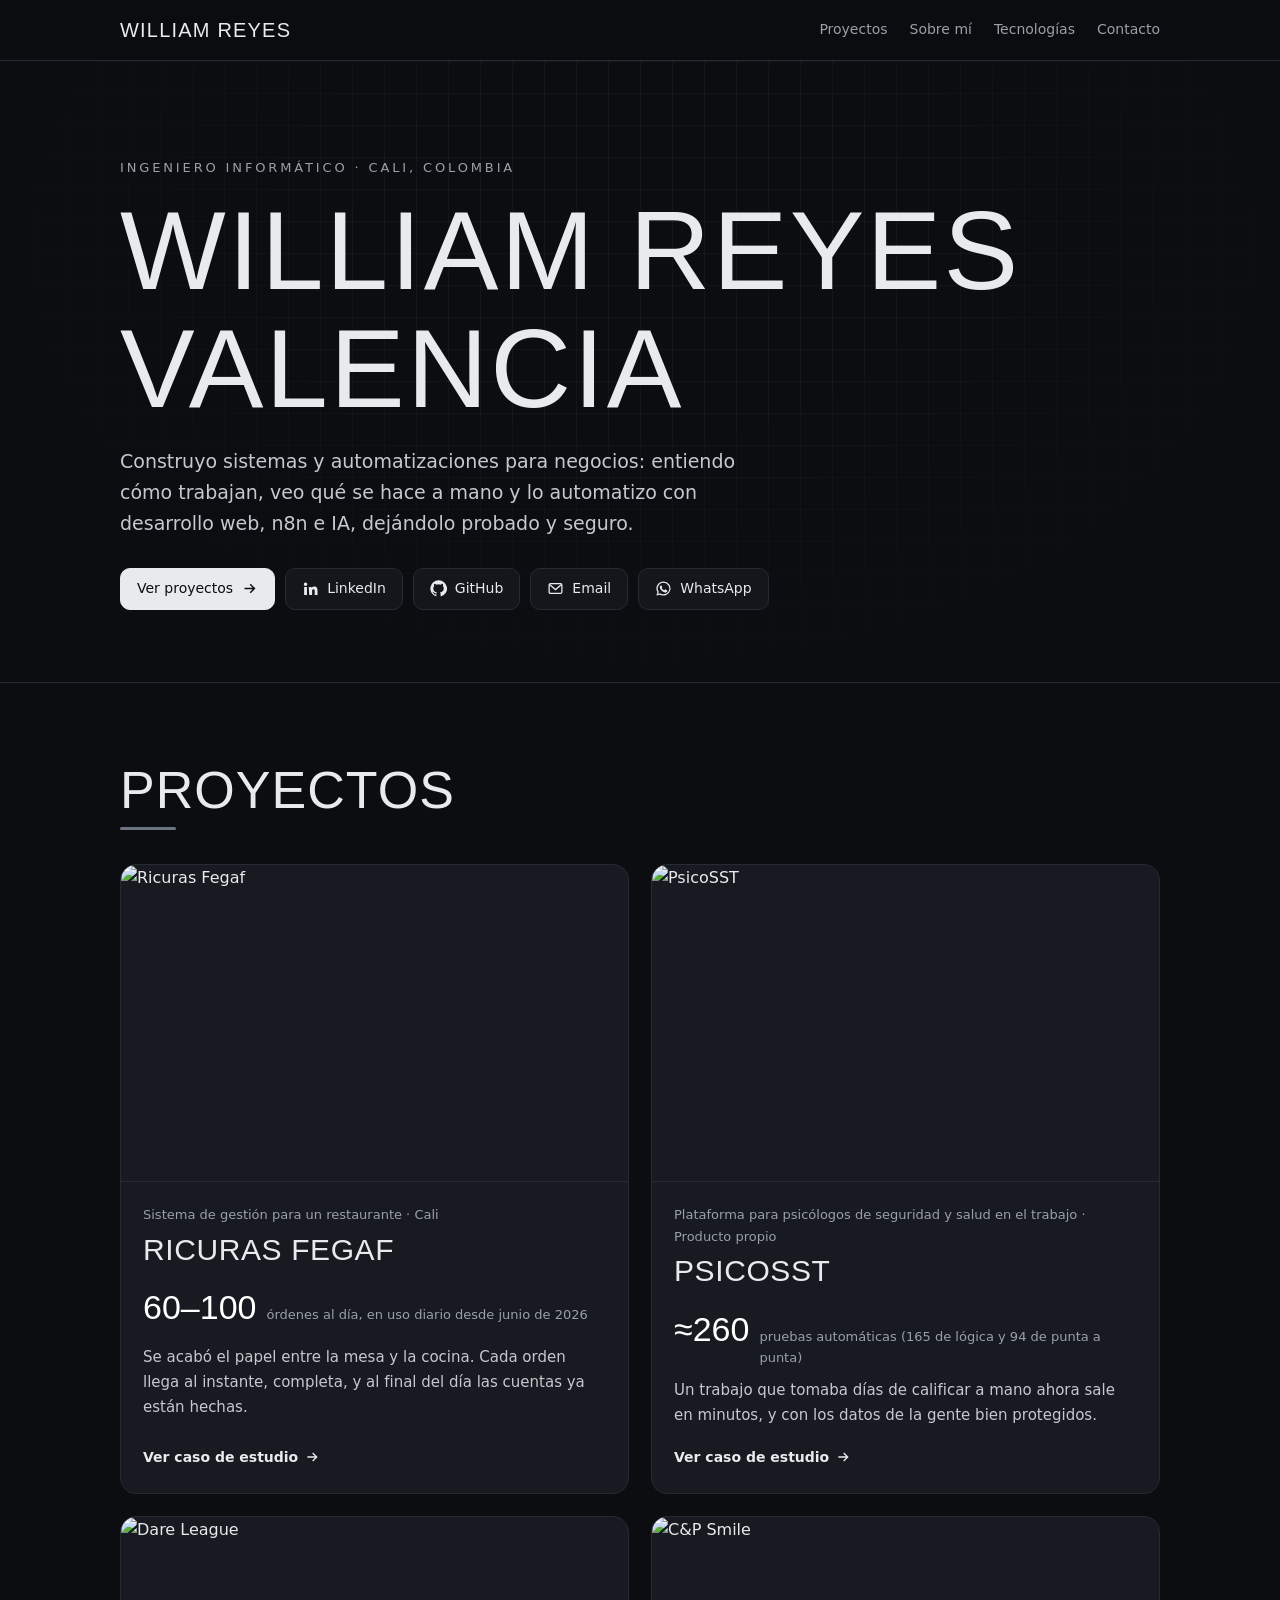
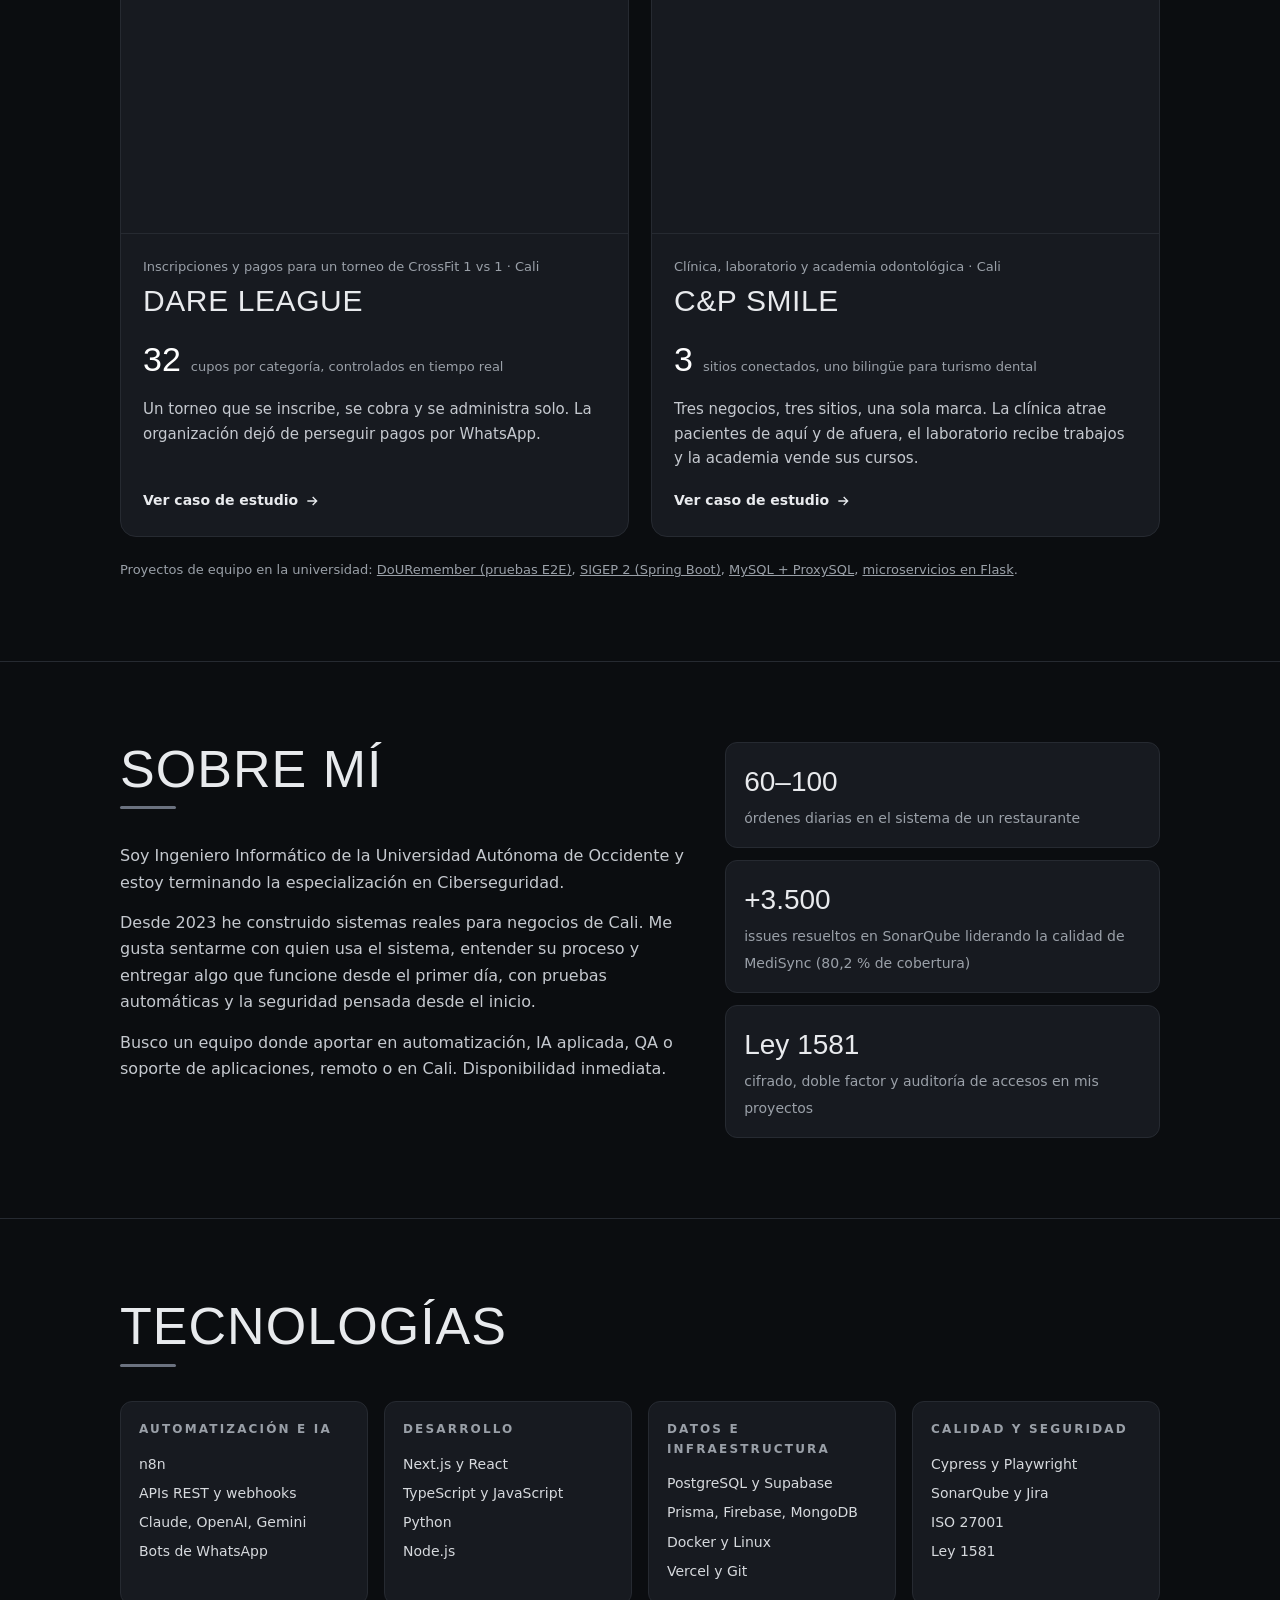
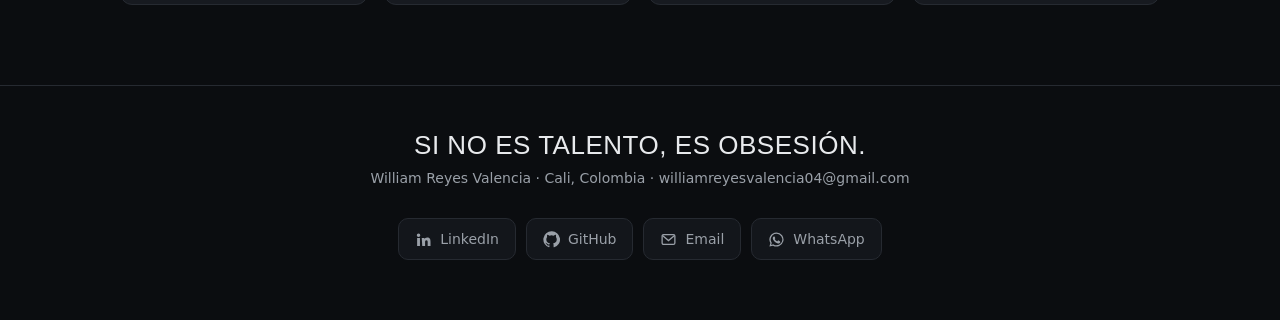
==== index.html @ 564330d6 "Add files via upload" ====
<!doctype html><html lang="es"><head><meta charset="utf-8"><meta name="viewport" content="width=device-width,initial-scale=1">
<title>William Reyes Valencia · Portafolio</title><meta name="description" content="Ingeniero Informático en Cali. Automatización de procesos con IA, desarrollo web con Next.js y Supabase, QA y ciberseguridad.">
<meta property="og:title" content="William Reyes Valencia · Portafolio"><meta property="og:description" content="Ingeniero Informático en Cali. Automatización de procesos con IA, desarrollo web con Next.js y Supabase, QA y ciberseguridad."><meta property="og:image" content="https://willirv1.github.io/img/og.jpg"><meta property="og:url" content="https://willirv1.github.io/">
<link rel="stylesheet" href="styles.css"></head><body><nav><div class="wrap"><a class="brand" href="index.html">WILLIAM REYES</a>
<div class="links"><a href="index.html#proyectos">Proyectos</a><a href="index.html#sobre-mi">Sobre mí</a><a href="index.html#tecnologias">Tecnologías</a><a href="index.html#contacto">Contacto</a></div></div></nav>
<header class="hero"><div class="wrap" style="position:relative">
<div class="eyebrow">Ingeniero Informático · Cali, Colombia</div>
<h1>William Reyes Valencia</h1>
<p class="lead">Construyo sistemas y automatizaciones para negocios: entiendo cómo trabajan, veo qué se hace a mano y lo automatizo con desarrollo web, n8n e IA, dejándolo probado y seguro.</p>
<div class="chips"><a class="btn primary" href="#proyectos">Ver proyectos <svg viewBox="0 0 24 24" fill="none" stroke="currentColor" stroke-width="2" aria-hidden="true"><path d="M5 12h14M13 6l6 6-6 6"/></svg></a><a class="btn" href="https://www.linkedin.com/in/william-reyes-valencia" target="_blank" rel="noopener"><svg viewBox="0 0 24 24" aria-hidden="true"><path d="M4.98 3.5A2.5 2.5 0 1 1 5 8.5a2.5 2.5 0 0 1-.02-5zM3 9.75h4V21H3zM9.5 9.75h3.8v1.6h.06c.53-1 1.83-2.05 3.77-2.05 4.03 0 4.77 2.6 4.77 6V21h-4v-5.1c0-1.22-.02-2.78-1.7-2.78-1.7 0-1.95 1.32-1.95 2.69V21h-4z"/></svg>LinkedIn</a><a class="btn" href="https://github.com/WilliRV1" target="_blank" rel="noopener"><svg viewBox="0 0 24 24" aria-hidden="true"><path d="M12 .5a11.5 11.5 0 0 0-3.64 22.41c.58.1.79-.25.79-.56v-2c-3.2.7-3.88-1.37-3.88-1.37-.53-1.33-1.28-1.69-1.28-1.69-1.05-.71.08-.7.08-.7 1.16.08 1.77 1.19 1.77 1.19 1.03 1.77 2.7 1.26 3.36.96.1-.75.4-1.26.73-1.55-2.55-.29-5.24-1.28-5.24-5.68 0-1.26.45-2.28 1.19-3.09-.12-.29-.52-1.46.11-3.05 0 0 .97-.31 3.17 1.18a11 11 0 0 1 5.77 0c2.2-1.49 3.17-1.18 3.17-1.18.63 1.59.23 2.76.11 3.05.74.81 1.19 1.83 1.19 3.09 0 4.41-2.69 5.39-5.25 5.67.41.36.78 1.06.78 2.14v3.17c0 .31.21.67.8.56A11.5 11.5 0 0 0 12 .5z"/></svg>GitHub</a><a class="btn" href="mailto:williamreyesvalencia04@gmail.com" target="_blank" rel="noopener"><svg viewBox="0 0 24 24" fill="none" stroke="currentColor" stroke-width="1.8" aria-hidden="true"><rect x="3" y="5" width="18" height="14" rx="2"/><path d="m3.5 6.5 8.5 7 8.5-7"/></svg>Email</a><a class="btn" href="https://wa.me/573136336446?text=Hola%20William%2C%20vi%20tu%20portafolio" target="_blank" rel="noopener"><svg viewBox="0 0 24 24" aria-hidden="true"><path d="M12 2a10 10 0 0 0-8.6 15.1L2 22l5-1.3A10 10 0 1 0 12 2zm0 18.2a8.2 8.2 0 0 1-4.2-1.2l-.3-.2-3 .8.8-2.9-.2-.3A8.2 8.2 0 1 1 12 20.2zm4.5-6.1c-.2-.1-1.5-.7-1.7-.8s-.4-.1-.6.1-.6.8-.8 1-.3.2-.5.1a6.7 6.7 0 0 1-3.3-2.9c-.3-.4.2-.4.6-1.3.1-.2 0-.3 0-.4l-.8-1.8c-.2-.5-.4-.4-.6-.4h-.5a1 1 0 0 0-.7.3 3 3 0 0 0-.9 2.2 5.2 5.2 0 0 0 1.1 2.7 11.8 11.8 0 0 0 4.5 4c1.7.7 2.3.8 3.2.7.5-.1 1.5-.6 1.7-1.2s.2-1.1.1-1.2l-.5-.3z"/></svg>WhatsApp</a></div>
</div></header>
<section id="proyectos"><div class="wrap"><div class="sec-h"><h2>Proyectos</h2></div><div class="grid"><a class="card reveal" href="proyectos/ricuras-fegaf.html"><img src="img/ricuras.jpg" alt="Ricuras Fegaf" loading="lazy">
<div class="b"><span class="k">Sistema de gestión para un restaurante · Cali</span><h3>Ricuras Fegaf</h3>
<div class="metric"><b>60–100</b><span>órdenes al día, en uso diario desde junio de 2026</span></div>
<p>Se acabó el papel entre la mesa y la cocina. Cada orden llega al instante, completa, y al final del día las cuentas ya están hechas.</p><span class="more">Ver caso de estudio <svg viewBox="0 0 24 24" fill="none" stroke="currentColor" stroke-width="2" aria-hidden="true"><path d="M5 12h14M13 6l6 6-6 6"/></svg></span></div></a><a class="card reveal" href="proyectos/psicosst.html"><img src="img/psicosst.jpg" alt="PsicoSST" loading="lazy">
<div class="b"><span class="k">Plataforma para psicólogos de seguridad y salud en el trabajo · Producto propio</span><h3>PsicoSST</h3>
<div class="metric"><b>≈260</b><span>pruebas automáticas (165 de lógica y 94 de punta a punta)</span></div>
<p>Un trabajo que tomaba días de calificar a mano ahora sale en minutos, y con los datos de la gente bien protegidos.</p><span class="more">Ver caso de estudio <svg viewBox="0 0 24 24" fill="none" stroke="currentColor" stroke-width="2" aria-hidden="true"><path d="M5 12h14M13 6l6 6-6 6"/></svg></span></div></a><a class="card reveal" href="proyectos/dare-league.html"><img src="img/dare-league.jpg" alt="Dare League" loading="lazy">
<div class="b"><span class="k">Inscripciones y pagos para un torneo de CrossFit 1 vs 1 · Cali</span><h3>Dare League</h3>
<div class="metric"><b>32</b><span>cupos por categoría, controlados en tiempo real</span></div>
<p>Un torneo que se inscribe, se cobra y se administra solo. La organización dejó de perseguir pagos por WhatsApp.</p><span class="more">Ver caso de estudio <svg viewBox="0 0 24 24" fill="none" stroke="currentColor" stroke-width="2" aria-hidden="true"><path d="M5 12h14M13 6l6 6-6 6"/></svg></span></div></a><a class="card reveal" href="proyectos/cp-smile.html"><img src="img/cp-smile.jpg" alt="C&amp;P Smile" loading="lazy">
<div class="b"><span class="k">Clínica, laboratorio y academia odontológica · Cali</span><h3>C&amp;P Smile</h3>
<div class="metric"><b>3</b><span>sitios conectados, uno bilingüe para turismo dental</span></div>
<p>Tres negocios, tres sitios, una sola marca. La clínica atrae pacientes de aquí y de afuera, el laboratorio recibe trabajos y la academia vende sus cursos.</p><span class="more">Ver caso de estudio <svg viewBox="0 0 24 24" fill="none" stroke="currentColor" stroke-width="2" aria-hidden="true"><path d="M5 12h14M13 6l6 6-6 6"/></svg></span></div></a></div>
<p class="note" style="margin-top:22px">Proyectos de equipo en la universidad: <a href="https://github.com/WilliRV1/douremember-gamificacion-testing" style="text-decoration:underline">DoURemember (pruebas E2E)</a>, <a href="https://github.com/WilliRV1/sigepII" style="text-decoration:underline">SIGEP 2 (Spring Boot)</a>, <a href="https://github.com/WilliRV1/proyecto-mysql-proxysql" style="text-decoration:underline">MySQL + ProxySQL</a>, <a href="https://github.com/WilliRV1/microWebAppParcial" style="text-decoration:underline">microservicios en Flask</a>.</p></div></section>
<section id="sobre-mi"><div class="wrap about"><div class="reveal"><div class="sec-h"><h2>Sobre mí</h2></div>
<p>Soy Ingeniero Informático de la Universidad Autónoma de Occidente y estoy terminando la especialización en Ciberseguridad.</p>
<p>Desde 2023 he construido sistemas reales para negocios de Cali. Me gusta sentarme con quien usa el sistema, entender su proceso y entregar algo que funcione desde el primer día, con pruebas automáticas y la seguridad pensada desde el inicio.</p>
<p>Busco un equipo donde aportar en automatización, IA aplicada, QA o soporte de aplicaciones, remoto o en Cali. Disponibilidad inmediata.</p></div>
<div class="facts reveal"><div class="fact"><b>60–100</b><span>órdenes diarias en el sistema de un restaurante</span></div>
<div class="fact"><b>+3.500</b><span>issues resueltos en SonarQube liderando la calidad de MediSync (80,2 % de cobertura)</span></div>
<div class="fact"><b>Ley 1581</b><span>cifrado, doble factor y auditoría de accesos en mis proyectos</span></div></div></div></section>
<section id="tecnologias"><div class="wrap"><div class="sec-h"><h2>Tecnologías</h2></div><div class="stack reveal">
<div><h4>Automatización e IA</h4><ul><li>n8n</li><li>APIs REST y webhooks</li><li>Claude, OpenAI, Gemini</li><li>Bots de WhatsApp</li></ul></div>
<div><h4>Desarrollo</h4><ul><li>Next.js y React</li><li>TypeScript y JavaScript</li><li>Python</li><li>Node.js</li></ul></div>
<div><h4>Datos e infraestructura</h4><ul><li>PostgreSQL y Supabase</li><li>Prisma, Firebase, MongoDB</li><li>Docker y Linux</li><li>Vercel y Git</li></ul></div>
<div><h4>Calidad y seguridad</h4><ul><li>Cypress y Playwright</li><li>SonarQube y Jira</li><li>ISO 27001</li><li>Ley 1581</li></ul></div></div></div></section>
<footer id="contacto"><div class="wrap"><div class="disp">Si no es talento, es obsesión.</div>
<p>William Reyes Valencia · Cali, Colombia · williamreyesvalencia04@gmail.com</p>
<div class="chips" style="justify-content:center"><a class="btn" href="https://www.linkedin.com/in/william-reyes-valencia" target="_blank" rel="noopener"><svg viewBox="0 0 24 24" aria-hidden="true"><path d="M4.98 3.5A2.5 2.5 0 1 1 5 8.5a2.5 2.5 0 0 1-.02-5zM3 9.75h4V21H3zM9.5 9.75h3.8v1.6h.06c.53-1 1.83-2.05 3.77-2.05 4.03 0 4.77 2.6 4.77 6V21h-4v-5.1c0-1.22-.02-2.78-1.7-2.78-1.7 0-1.95 1.32-1.95 2.69V21h-4z"/></svg>LinkedIn</a><a class="btn" href="https://github.com/WilliRV1" target="_blank" rel="noopener"><svg viewBox="0 0 24 24" aria-hidden="true"><path d="M12 .5a11.5 11.5 0 0 0-3.64 22.41c.58.1.79-.25.79-.56v-2c-3.2.7-3.88-1.37-3.88-1.37-.53-1.33-1.28-1.69-1.28-1.69-1.05-.71.08-.7.08-.7 1.16.08 1.77 1.19 1.77 1.19 1.03 1.77 2.7 1.26 3.36.96.1-.75.4-1.26.73-1.55-2.55-.29-5.24-1.28-5.24-5.68 0-1.26.45-2.28 1.19-3.09-.12-.29-.52-1.46.11-3.05 0 0 .97-.31 3.17 1.18a11 11 0 0 1 5.77 0c2.2-1.49 3.17-1.18 3.17-1.18.63 1.59.23 2.76.11 3.05.74.81 1.19 1.83 1.19 3.09 0 4.41-2.69 5.39-5.25 5.67.41.36.78 1.06.78 2.14v3.17c0 .31.21.67.8.56A11.5 11.5 0 0 0 12 .5z"/></svg>GitHub</a><a class="btn" href="mailto:williamreyesvalencia04@gmail.com" target="_blank" rel="noopener"><svg viewBox="0 0 24 24" fill="none" stroke="currentColor" stroke-width="1.8" aria-hidden="true"><rect x="3" y="5" width="18" height="14" rx="2"/><path d="m3.5 6.5 8.5 7 8.5-7"/></svg>Email</a><a class="btn" href="https://wa.me/573136336446?text=Hola%20William%2C%20vi%20tu%20portafolio" target="_blank" rel="noopener"><svg viewBox="0 0 24 24" aria-hidden="true"><path d="M12 2a10 10 0 0 0-8.6 15.1L2 22l5-1.3A10 10 0 1 0 12 2zm0 18.2a8.2 8.2 0 0 1-4.2-1.2l-.3-.2-3 .8.8-2.9-.2-.3A8.2 8.2 0 1 1 12 20.2zm4.5-6.1c-.2-.1-1.5-.7-1.7-.8s-.4-.1-.6.1-.6.8-.8 1-.3.2-.5.1a6.7 6.7 0 0 1-3.3-2.9c-.3-.4.2-.4.6-1.3.1-.2 0-.3 0-.4l-.8-1.8c-.2-.5-.4-.4-.6-.4h-.5a1 1 0 0 0-.7.3 3 3 0 0 0-.9 2.2 5.2 5.2 0 0 0 1.1 2.7 11.8 11.8 0 0 0 4.5 4c1.7.7 2.3.8 3.2.7.5-.1 1.5-.6 1.7-1.2s.2-1.1.1-1.2l-.5-.3z"/></svg>WhatsApp</a></div></div></footer><script>
const io=new IntersectionObserver(e=>e.forEach(x=>{if(x.isIntersecting){x.target.classList.add('in');io.unobserve(x.target)}}),{threshold:.12});
document.querySelectorAll('.reveal').forEach(el=>io.observe(el));
</script></body></html>
---- styles.css ----
@font-face{font-family:Anton;src:url(fonts/anton.woff2) format("woff2");font-display:swap}
@font-face{font-family:Inter;font-weight:400;src:url(fonts/inter-400.woff2) format("woff2");font-display:swap}
@font-face{font-family:Inter;font-weight:500;src:url(fonts/inter-500.woff2) format("woff2");font-display:swap}
@font-face{font-family:Inter;font-weight:600;src:url(fonts/inter-600.woff2) format("woff2");font-display:swap}
:root{--bg:#0b0d10;--bg2:#13161b;--card:#171a20;--line:#262a31;--tx:#e8eaed;--mut:#9aa0a8;--acc:#d1d5db;--r:16px}
*{box-sizing:border-box;margin:0;padding:0}
html{scroll-behavior:smooth}
body{background:var(--bg);color:var(--tx);font:16px/1.65 Inter,system-ui,sans-serif;-webkit-font-smoothing:antialiased}
a{color:inherit;text-decoration:none}
.wrap{max-width:1080px;margin:0 auto;padding:0 20px}
h1,h2,h3,.disp{font-family:Anton,Impact,sans-serif;font-weight:400;letter-spacing:.02em;text-transform:uppercase;line-height:1.05}
nav{position:sticky;top:0;z-index:5;background:rgba(11,13,16,.82);backdrop-filter:blur(10px);border-bottom:1px solid var(--line)}
nav .wrap{display:flex;align-items:center;justify-content:space-between;height:60px}
nav .brand{font-family:Anton,sans-serif;font-size:20px;letter-spacing:.06em}
nav .links{display:flex;gap:22px;font-size:14px;color:var(--mut)}
nav .links a:hover{color:var(--tx)}
.hero{padding:96px 0 72px;position:relative;overflow:hidden;border-bottom:1px solid var(--line)}
.hero:before{content:"";position:absolute;inset:0;background:linear-gradient(rgba(255,255,255,.035) 1px,transparent 1px) 0 0/32px 32px,linear-gradient(90deg,rgba(255,255,255,.035) 1px,transparent 1px) 0 0/32px 32px;mask:radial-gradient(ellipse at 50% 30%,#000 30%,transparent 75%)}
.eyebrow{font-size:13px;letter-spacing:.22em;text-transform:uppercase;color:var(--mut)}
.hero h1{font-size:clamp(48px,9vw,112px);margin:14px 0 18px}
.hero p.lead{max-width:640px;font-size:19px;color:#c5c9cf}
.chips{display:flex;flex-wrap:wrap;gap:10px;margin-top:28px}
.btn{display:inline-flex;align-items:center;gap:8px;height:42px;padding:0 16px;border:1px solid var(--line);border-radius:10px;background:var(--bg2);font-size:14px;font-weight:500;transition:.2s}
.btn:hover{border-color:#4b5058;background:#1b1f25}
.btn svg{width:17px;height:17px;fill:currentColor}
.btn svg[fill=none]{fill:none}
.btn.primary{background:#e8eaed;color:#0b0d10;border-color:#e8eaed}
.btn.primary:hover{background:#fff}
section{padding:80px 0;border-bottom:1px solid var(--line)}
.sec-h{display:flex;align-items:end;justify-content:space-between;gap:20px;margin-bottom:34px}
.sec-h h2{font-size:clamp(34px,5vw,52px)}
.sec-h h2:after{content:"";display:block;width:56px;height:3px;background:#6b7280;margin-top:10px;border-radius:2px}
.grid{display:grid;grid-template-columns:repeat(2,1fr);gap:22px}
.card{background:var(--card);border:1px solid var(--line);border-radius:var(--r);overflow:hidden;display:flex;flex-direction:column;transition:.25s}
.card:hover{transform:translateY(-3px);border-color:#3a3f47}
.card img{width:100%;aspect-ratio:16/10;object-fit:cover;border-bottom:1px solid var(--line);display:block}
.card .b{padding:22px 22px 24px;display:flex;flex-direction:column;gap:8px;flex:1}
.card h3{font-size:30px}
.card .k{font-size:13px;color:var(--mut)}
.card p{color:#c5c9cf;font-size:15px}
.card .more{margin-top:auto;padding-top:10px;display:inline-flex;align-items:center;gap:6px;font-size:14px;font-weight:600}
.card .more svg{width:16px;height:16px;transition:.2s}
.card:hover .more svg{transform:translateX(4px)}
.metric{display:flex;align-items:baseline;gap:10px;margin:6px 0 2px}
.metric b{font-family:Anton,sans-serif;font-weight:400;font-size:34px;color:#fff}
.metric span{font-size:13px;color:var(--mut)}
.about{display:grid;grid-template-columns:1.3fr 1fr;gap:40px}
.about p{color:#c5c9cf;margin-bottom:14px}
.facts{display:grid;gap:12px}
.fact{border:1px solid var(--line);border-radius:12px;padding:16px 18px;background:var(--card)}
.fact b{font-family:Anton,sans-serif;font-weight:400;font-size:28px;display:block}
.fact span{font-size:14px;color:var(--mut)}
.stack{display:grid;grid-template-columns:repeat(4,1fr);gap:16px}
.stack div{border:1px solid var(--line);border-radius:12px;padding:18px;background:var(--card)}
.stack h4{font-size:12px;letter-spacing:.18em;text-transform:uppercase;color:var(--mut);margin-bottom:10px;font-weight:600}
.stack li{list-style:none;font-size:14px;padding:3px 0;color:#d6d9dd}
footer{padding:46px 0 60px;text-align:center;color:var(--mut);font-size:14px}
footer .disp{font-size:26px;color:var(--tx);margin-bottom:8px}
/* case study */
.cs-hero{padding:56px 0 40px}
.back{display:inline-flex;align-items:center;gap:6px;color:var(--mut);font-size:14px;margin-bottom:26px}
.back svg{width:16px;height:16px}
.cs-hero h1{font-size:clamp(46px,8vw,96px);margin:10px 0 16px}
.cs-hero .lead{font-size:20px;max-width:760px;color:#c5c9cf}
.shot{border:1px solid var(--line);border-radius:var(--r);overflow:hidden;margin:34px 0 0}
.shot img{width:100%;display:block}
.cs{display:grid;grid-template-columns:1fr 1fr;gap:40px;padding:56px 0}
.cs h2{font-size:30px;margin-bottom:14px}
.cs p{color:#c5c9cf;margin-bottom:12px}
ul.ck{list-style:none;display:grid;gap:10px}
ul.ck li{display:flex;gap:10px;align-items:flex-start;color:#d6d9dd}
ul.ck svg{width:18px;height:18px;flex:none;margin-top:4px;color:#9ca3af}
.tags{display:flex;flex-wrap:wrap;gap:8px}
.tags span{border:1px solid var(--line);background:var(--bg2);border-radius:999px;padding:6px 12px;font-size:13px}
.note{font-size:13px;color:var(--mut);margin-top:10px}
.next{display:flex;justify-content:space-between;align-items:center;border-top:1px solid var(--line);padding:30px 0}
.next a{font-family:Anton,sans-serif;font-size:28px;text-transform:uppercase;display:inline-flex;align-items:center;gap:10px}
.next a svg{width:22px;height:22px}
.reveal{opacity:0;transform:translateY(18px);transition:opacity .7s ease,transform .7s ease}
.reveal.in{opacity:1;transform:none}
@media (max-width:820px){.grid,.about,.cs{grid-template-columns:1fr}.stack{grid-template-columns:1fr 1fr}nav .links{display:none}}
@media (prefers-reduced-motion:reduce){.reveal{opacity:1;transform:none;transition:none}}
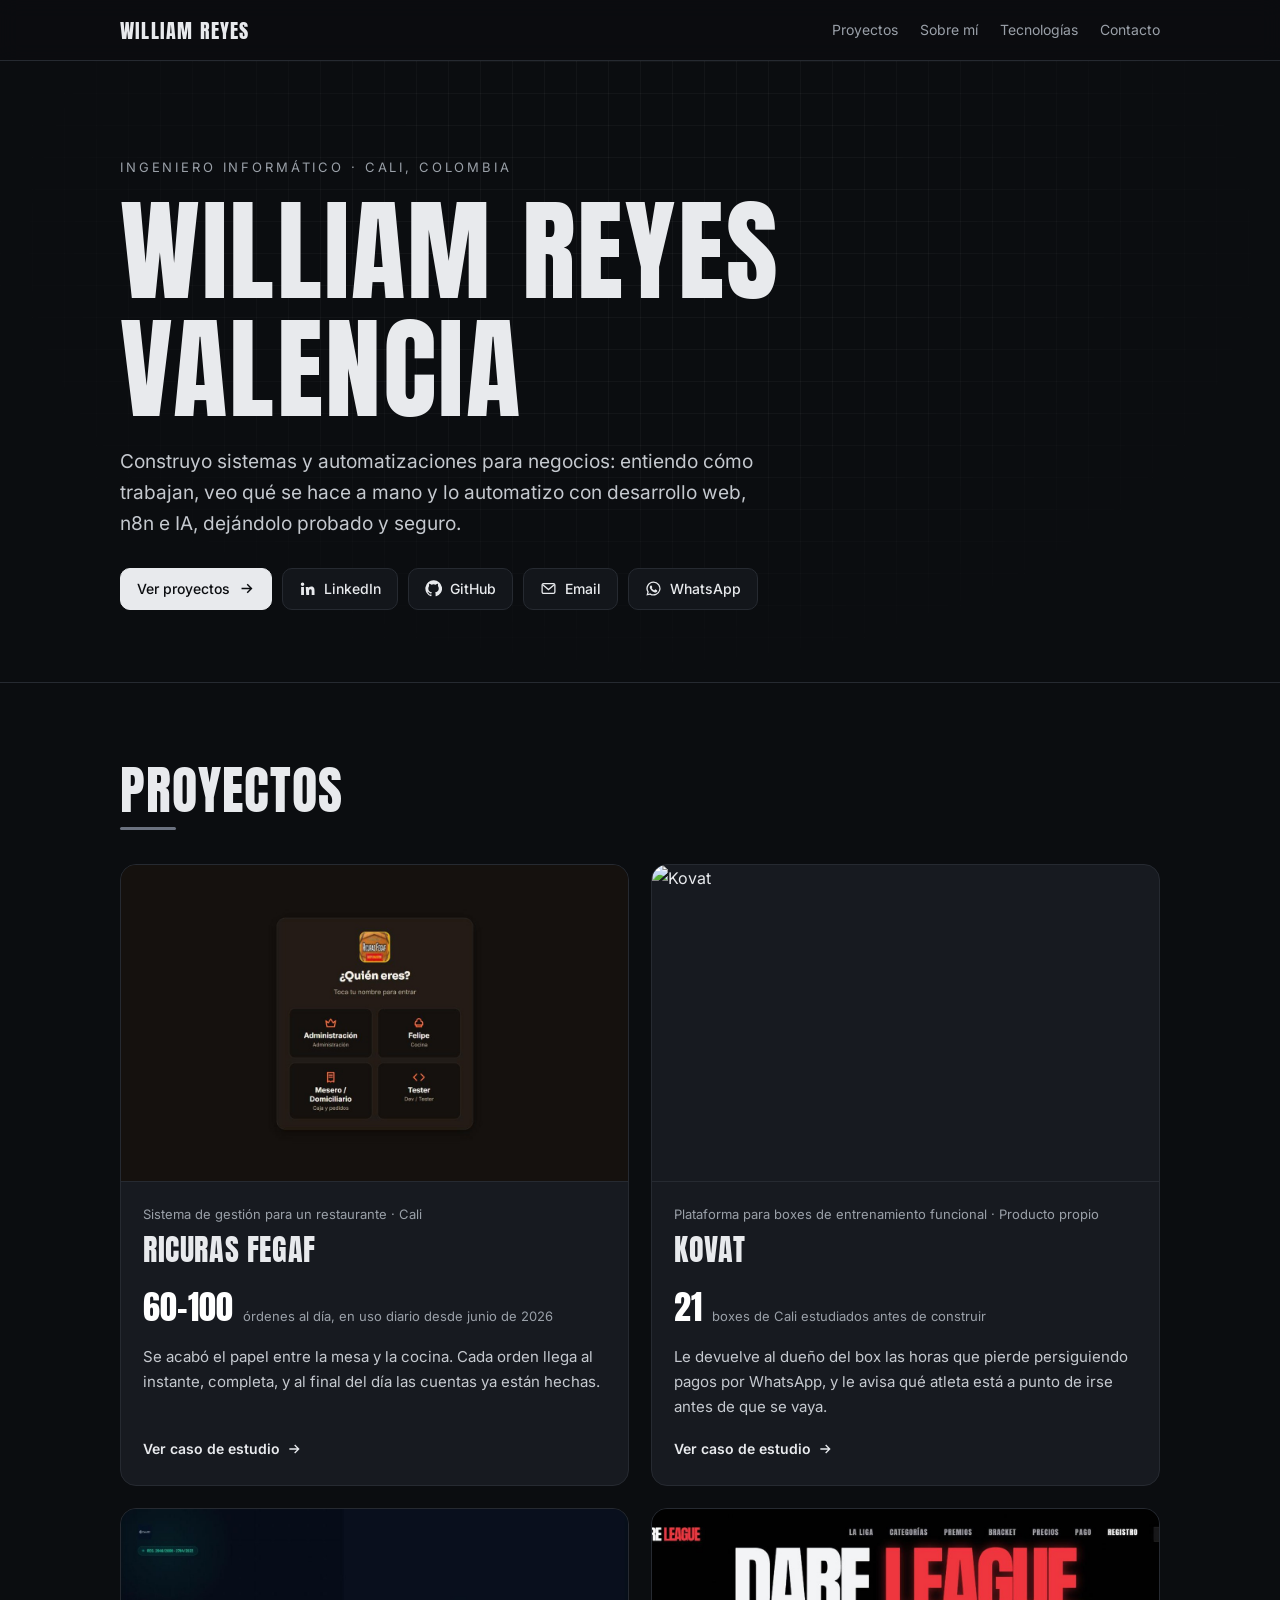
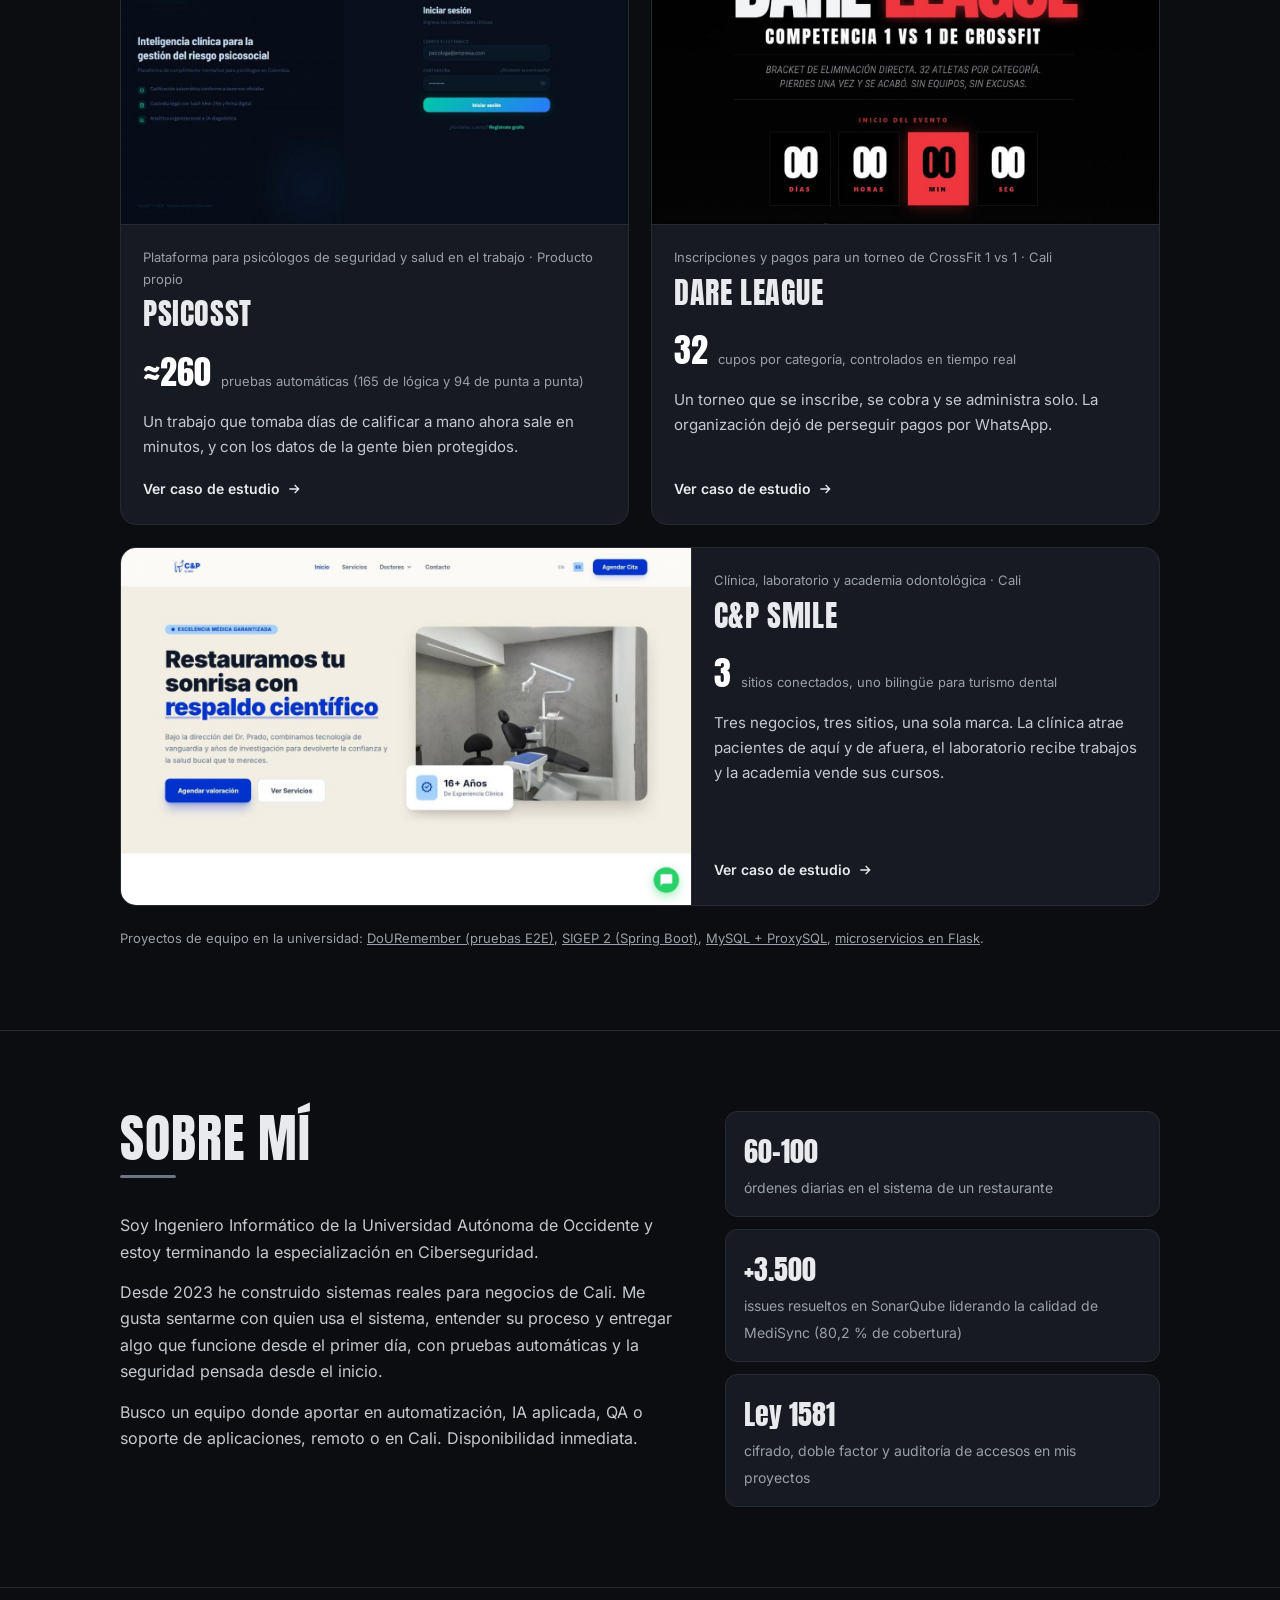
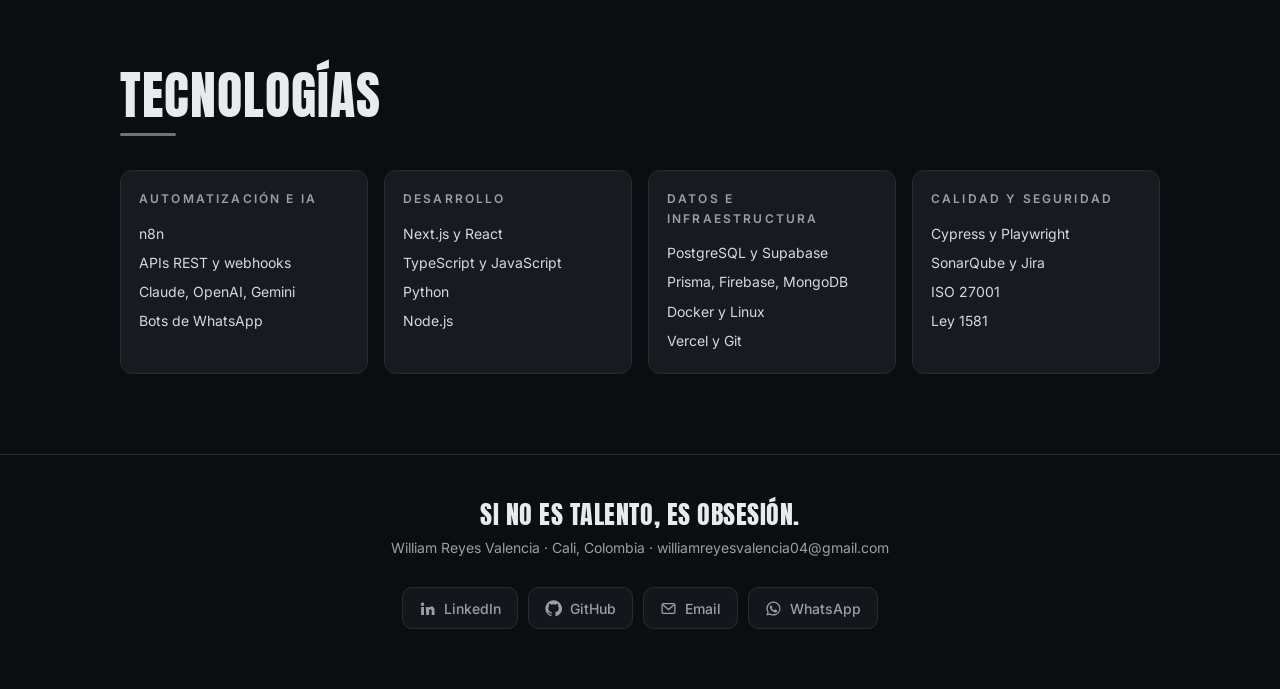
==== commit d9f85c6c: "Add files via upload" ====
--- a/index.html
+++ b/index.html
@@ -12,7 +12,10 @@
 <section id="proyectos"><div class="wrap"><div class="sec-h"><h2>Proyectos</h2></div><div class="grid"><a class="card reveal" href="proyectos/ricuras-fegaf.html"><img src="img/ricuras.jpg" alt="Ricuras Fegaf" loading="lazy">
 <div class="b"><span class="k">Sistema de gestión para un restaurante · Cali</span><h3>Ricuras Fegaf</h3>
 <div class="metric"><b>60–100</b><span>órdenes al día, en uso diario desde junio de 2026</span></div>
-<p>Se acabó el papel entre la mesa y la cocina. Cada orden llega al instante, completa, y al final del día las cuentas ya están hechas.</p><span class="more">Ver caso de estudio <svg viewBox="0 0 24 24" fill="none" stroke="currentColor" stroke-width="2" aria-hidden="true"><path d="M5 12h14M13 6l6 6-6 6"/></svg></span></div></a><a class="card reveal" href="proyectos/psicosst.html"><img src="img/psicosst.jpg" alt="PsicoSST" loading="lazy">
+<p>Se acabó el papel entre la mesa y la cocina. Cada orden llega al instante, completa, y al final del día las cuentas ya están hechas.</p><span class="more">Ver caso de estudio <svg viewBox="0 0 24 24" fill="none" stroke="currentColor" stroke-width="2" aria-hidden="true"><path d="M5 12h14M13 6l6 6-6 6"/></svg></span></div></a><a class="card reveal" href="proyectos/kovat.html"><img src="img/kovat.jpg" alt="Kovat" loading="lazy">
+<div class="b"><span class="k">Plataforma para boxes de entrenamiento funcional · Producto propio</span><h3>Kovat</h3>
+<div class="metric"><b>21</b><span>boxes de Cali estudiados antes de construir</span></div>
+<p>Le devuelve al dueño del box las horas que pierde persiguiendo pagos por WhatsApp, y le avisa qué atleta está a punto de irse antes de que se vaya.</p><span class="more">Ver caso de estudio <svg viewBox="0 0 24 24" fill="none" stroke="currentColor" stroke-width="2" aria-hidden="true"><path d="M5 12h14M13 6l6 6-6 6"/></svg></span></div></a><a class="card reveal" href="proyectos/psicosst.html"><img src="img/psicosst.jpg" alt="PsicoSST" loading="lazy">
 <div class="b"><span class="k">Plataforma para psicólogos de seguridad y salud en el trabajo · Producto propio</span><h3>PsicoSST</h3>
 <div class="metric"><b>≈260</b><span>pruebas automáticas (165 de lógica y 94 de punta a punta)</span></div>
 <p>Un trabajo que tomaba días de calificar a mano ahora sale en minutos, y con los datos de la gente bien protegidos.</p><span class="more">Ver caso de estudio <svg viewBox="0 0 24 24" fill="none" stroke="currentColor" stroke-width="2" aria-hidden="true"><path d="M5 12h14M13 6l6 6-6 6"/></svg></span></div></a><a class="card reveal" href="proyectos/dare-league.html"><img src="img/dare-league.jpg" alt="Dare League" loading="lazy">
--- a/styles.css
+++ b/styles.css
@@ -41,6 +41,8 @@
 .card p{color:#c5c9cf;font-size:15px}
 .card .more{margin-top:auto;padding-top:10px;display:inline-flex;align-items:center;gap:6px;font-size:14px;font-weight:600}
 .card .more svg{width:16px;height:16px;transition:.2s}
+.grid>.card:last-child:nth-child(odd){grid-column:1/-1;flex-direction:row}
+.grid>.card:last-child:nth-child(odd) img{width:55%;aspect-ratio:16/10;border-bottom:0;border-right:1px solid var(--line)}
 .card:hover .more svg{transform:translateX(4px)}
 .metric{display:flex;align-items:baseline;gap:10px;margin:6px 0 2px}
 .metric b{font-family:Anton,sans-serif;font-weight:400;font-size:34px;color:#fff}
@@ -79,5 +81,5 @@
 .next a svg{width:22px;height:22px}
 .reveal{opacity:0;transform:translateY(18px);transition:opacity .7s ease,transform .7s ease}
 .reveal.in{opacity:1;transform:none}
-@media (max-width:820px){.grid,.about,.cs{grid-template-columns:1fr}.stack{grid-template-columns:1fr 1fr}nav .links{display:none}}
+@media (max-width:820px){.grid>.card:last-child:nth-child(odd){flex-direction:column}.grid>.card:last-child:nth-child(odd) img{width:100%;border-right:0;border-bottom:1px solid var(--line)}.grid,.about,.cs{grid-template-columns:1fr}.stack{grid-template-columns:1fr 1fr}nav .links{display:none}}
 @media (prefers-reduced-motion:reduce){.reveal{opacity:1;transform:none;transition:none}}
